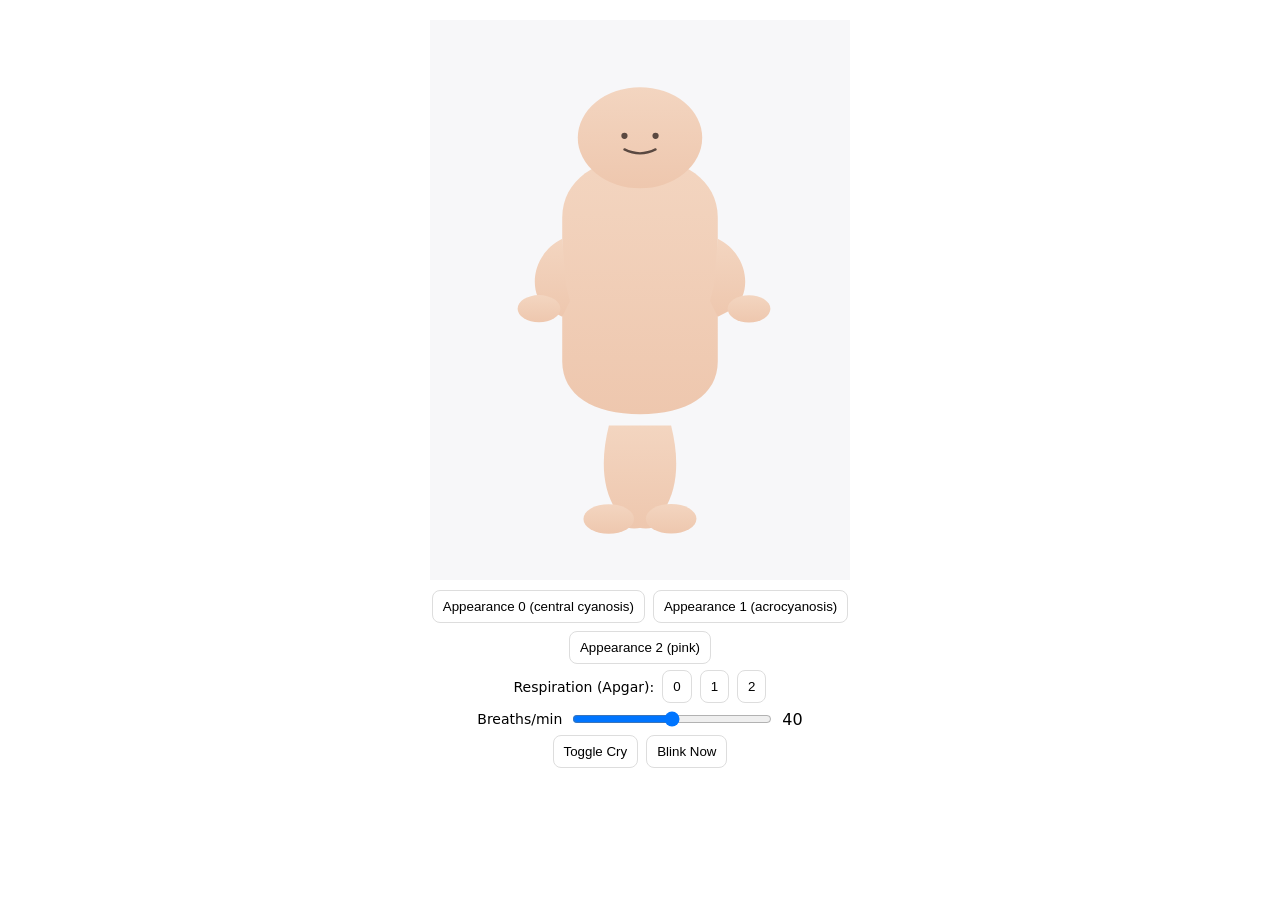
==== index.html @ 13102ea9 "Create index.html" ====
<!doctype html>
<html lang="en">
<head>
<meta charset="utf-8" />
<meta name="viewport" content="width=device-width,initial-scale=1" />
<title>Apgar Baby (SVG, Motion)</title>
<style>
  body { font-family: system-ui, -apple-system, Segoe UI, Roboto, sans-serif; padding: 12px; }
  .stage { max-width: 420px; margin: 0 auto; }
  .controls { display:flex; flex-wrap:wrap; gap:8px; justify-content:center; margin:10px 0 2px; }
  button { padding:8px 10px; border:1px solid #ddd; border-radius:8px; background:#fff; }
  .row { display:flex; gap:8px; align-items:center; justify-content:center; margin:6px 0; }
  .row label { font-size: 14px; }
  input[type="range"] { width: 200px; }
</style>
</head>
<body>
<div class="stage">
  <svg id="baby" viewBox="0 0 1080 1440" style="width:100%;height:auto;display:block">
    <defs>
      <linearGradient id="skin" x1="0" y1="0" x2="0" y2="1">
        <stop offset="0%"  stop-color="#f3d5c0"/>
        <stop offset="100%" stop-color="#eec7ae"/>
      </linearGradient>
      <linearGradient id="cyanosis" x1="0" y1="0" x2="0" y2="1">
        <stop offset="0%"  stop-color="#7ab1ff" stop-opacity="0.42"/>
        <stop offset="100%" stop-color="#6fa8ff" stop-opacity="0.30"/>
      </linearGradient>
    </defs>

    <!-- Background -->
    <rect x="0" y="0" width="1080" height="1440" fill="#f7f7f9"/>

    <!-- Full-body tint for central cyanosis -->
    <rect id="fullTint" x="0" y="0" width="1080" height="1440" fill="url(#cyanosis)" opacity="0" />

    <!-- Baby (grouped so we can nudge chest/abdomen) -->
    <g id="babyGroup" transform="translate(0,0)">

      <!-- Torso & abdomen path (slightly stretched during inhale) -->
      <path id="torso" fill="url(#skin)" d="
        M340,520
        C340,420 430,360 540,360
        C650,360 740,420 740,520
        L740,900
        C740,990 660,1040 540,1040
        C420,1040 340,990 340,900 Z" />

      <!-- Head/face (separate group for blink/cry) -->
      <g id="faceGroup">
        <ellipse id="face" cx="540" cy="300" rx="160" ry="130" fill="url(#skin)"/>
        <!-- Eyes -->
        <g id="eyes">
          <circle id="eyeL" cx="500" cy="295" r="8" fill="#5a4941"/>
          <circle id="eyeR" cx="580" cy="295" r="8" fill="#5a4941"/>
          <!-- Eyelids (shown during blink) -->
          <rect id="lidL" x="492" y="287" width="16" height="16" rx="8" fill="#eec7ae" opacity="0"/>
          <rect id="lidR" x="572" y="287" width="16" height="16" rx="8" fill="#eec7ae" opacity="0"/>
        </g>
        <!-- Mouth (neutral + open/cry) -->
        <path id="mouthNeutral" d="M500,330 Q540,350 580,330" stroke="#5a4941" stroke-width="6" fill="none" stroke-linecap="round"/>
        <path id="mouthOpen" d="M520,330 q20,28 40,0 q-20,22 -40,0 Z" fill="#5a4941" opacity="0"/>
      </g>

      <!-- Arms -->
      <path id="leftArm"  fill="url(#skin)" d="M340,560 C260,600 250,700 300,740 L340,760 L360,720 L350,680 Z"/>
      <path id="rightArm" fill="url(#skin)" d="M740,560 C820,600 830,700 780,740 L740,760 L720,720 L730,680 Z"/>

      <!-- Hands (separate for acrocyanosis) -->
      <ellipse id="handR" cx="820" cy="740" rx="55" ry="35" fill="url(#skin)"/>
      <ellipse id="handL" cx="280" cy="740" rx="55" ry="35" fill="url(#skin)"/>

      <!-- Legs -->
      <path id="leftLeg"  fill="url(#skin)" d="M460,1040 C440,1120 440,1200 480,1260 C520,1320 600,1320 600,1260 C600,1200 560,1090 540,1040 Z"/>
      <path id="rightLeg" fill="url(#skin)" d="M620,1040 C640,1120 640,1200 600,1260 C560,1320 480,1320 480,1260 C480,1200 520,1090 540,1040 Z"/>

      <!-- Feet (separate for acrocyanosis) -->
      <ellipse id="footR"  cx="620" cy="1280" rx="65" ry="38" fill="url(#skin)"/>
      <ellipse id="footL" cx="460" cy="1280" rx="65" ry="38" fill="url(#skin)"/>
    </g>
  </svg>

  <!-- Quick demo controls -->
  <div class="controls">
    <button onclick="setAppearance(0)">Appearance 0 (central cyanosis)</button>
    <button onclick="setAppearance(1)">Appearance 1 (acrocyanosis)</button>
    <button onclick="setAppearance(2)">Appearance 2 (pink)</button>
  </div>
  <div class="row">
    <label>Respiration (Apgar):</label>
    <button onclick="setRespiration(0)">0</button>
    <button onclick="setRespiration(1)">1</button>
    <button onclick="setRespiration(2)">2</button>
  </div>
  <div class="row">
    <label>Breaths/min</label>
    <input id="bpm" type="range" min="10" max="70" value="40" oninput="setBreathsPerMin(this.value)">
    <span id="bpmVal">40</span>
  </div>
  <div class="row">
    <button onclick="toggleCry()">Toggle Cry</button>
    <button onclick="blinkNow()">Blink Now</button>
  </div>
</div>

<script>
/* ========= Elements ========= */
const fullTint = document.getElementById('fullTint');
const handL = document.getElementById('handL');
const handR = document.getElementById('handR');
const footL = document.getElementById('footL');
const footR = document.getElementById('footR');
const babyGroup = document.getElementById('babyGroup');
const torso = document.getElementById('torso');
const mouthNeutral = document.getElementById('mouthNeutral');
const mouthOpen = document.getElementById('mouthOpen');
const lidL = document.getElementById('lidL');
const lidR = document.getElementById('lidR');
const bpmVal = document.getElementById('bpmVal');

/* ========= Appearance (Apgar: Appearance 0/1/2) ========= */
function setAppearance(score){
  // reset
  fullTint.setAttribute('opacity','0');
  [handL, handR, footL, footR].forEach(n => n.style.fill = 'url(#skin)');

  if(score === 0){
    // central cyanosis
    fullTint.setAttribute('opacity','1');
  } else if(score === 1){
    // acrocyanosis only (hands/feet)
    const cyan = 'url(#cyanosis)';
    [handL, handR, footL, footR].forEach(n => n.style.fill = cyan);
  } // score 2 = pink (default)
}

/* ========= Respiration-driven motion =========
   Breath depth maps to Apgar Respiration:
   0 → minimal depth, 1 → shallow, 2 → normal.
================================================ */
let respLevel = 2; // 0,1,2
function setRespiration(level){
  respLevel = Math.max(0, Math.min(2, Number(level)));
  // Optional: also auto-toggle cry for 2
  // mouthOpen.style.opacity = (respLevel === 2 && crying) ? 1 : 0;
}

/* ========= Breathing animation ========= */
let breathsPerMin = 40;
function setBreathsPerMin(v){
  breathsPerMin = Number(v);
  bpmVal.textContent = String(breathsPerMin);
}

let t0 = performance.now();
function animateBreath(now){
  const dt = (now - t0) / 1000;
  t0 = now;

  const freq = breathsPerMin / 60; // Hz
  breathPhase += dt * freq * 2*Math.PI;

  // Depth by respiration score (very subtle)
  const baseDepth = [0.5, 1.5, 3.0][respLevel]; // px of vertical scaling
  const scaleY = 1 + (Math.sin(breathPhase) * baseDepth / 100); // small scale
  // Apply a tiny translateY to the group & a scale to torso to simulate expansion
  const rise = Math.sin(breathPhase) * baseDepth; // px
  babyGroup.setAttribute('transform', `translate(0, ${-rise.toFixed(2)})`);
  torso.setAttribute('transform', `translate(0,0) scale(1, ${scaleY.toFixed(4)})`);

  requestAnimationFrame(animateBreath);
}
let breathPhase = 0;
requestAnimationFrame(animateBreath);

/* ========= Micro-jitter (hands/feet) ========= */
function jitter(el, max=0.5){
  const x = (Math.random()*2-1)*max;
  const y = (Math.random()*2-1)*max;
  const old = el.getAttribute('data-base') || '0,0';
  // Store base translation once
  if(!el.hasAttribute('data-base')){
    el.setAttribute('data-base','0,0');
    el.setAttribute('data-jx','0'); el.setAttribute('data-jy','0');
  }
  el.setAttribute('data-jx', x.toFixed(2));
  el.setAttribute('data-jy', y.toFixed(2));
  el.style.transform = `translate(${x}px, ${y}px)`;
}

setInterval(()=>{ jitter(handL); jitter(handR); jitter(footL); jitter(footR); }, 300);

/* ========= Blink (randomized) ========= */
let blinking = false;
function doBlink(duration=140){
  if (blinking) return;
  blinking = true;
  lidL.setAttribute('opacity','1');
  lidR.setAttribute('opacity','1');
  setTimeout(()=>{
    lidL.setAttribute('opacity','0');
    lidR.setAttribute('opacity','0');
    blinking = false;
  }, duration);
}
function scheduleBlink(){
  const next = 1200 + Math.random()*6000;
  setTimeout(()=>{ doBlink(); scheduleBlink(); }, next);
}
scheduleBlink();
function blinkNow(){ doBlink(); }

/* ========= Cry (toggle) ========= */
let crying = false;
function toggleCry(){
  crying = !crying;
  mouthNeutral.style.opacity = crying ? 0 : 1;
  mouthOpen.style.opacity    = crying ? 1 : 0;
}

/* ========= Defaults ========= */
setAppearance(2);     // start pink
setRespiration(2);    // normal
setBreathsPerMin(40); // ~40 bpm is typical newborn rate
</script>
</body>
</html>
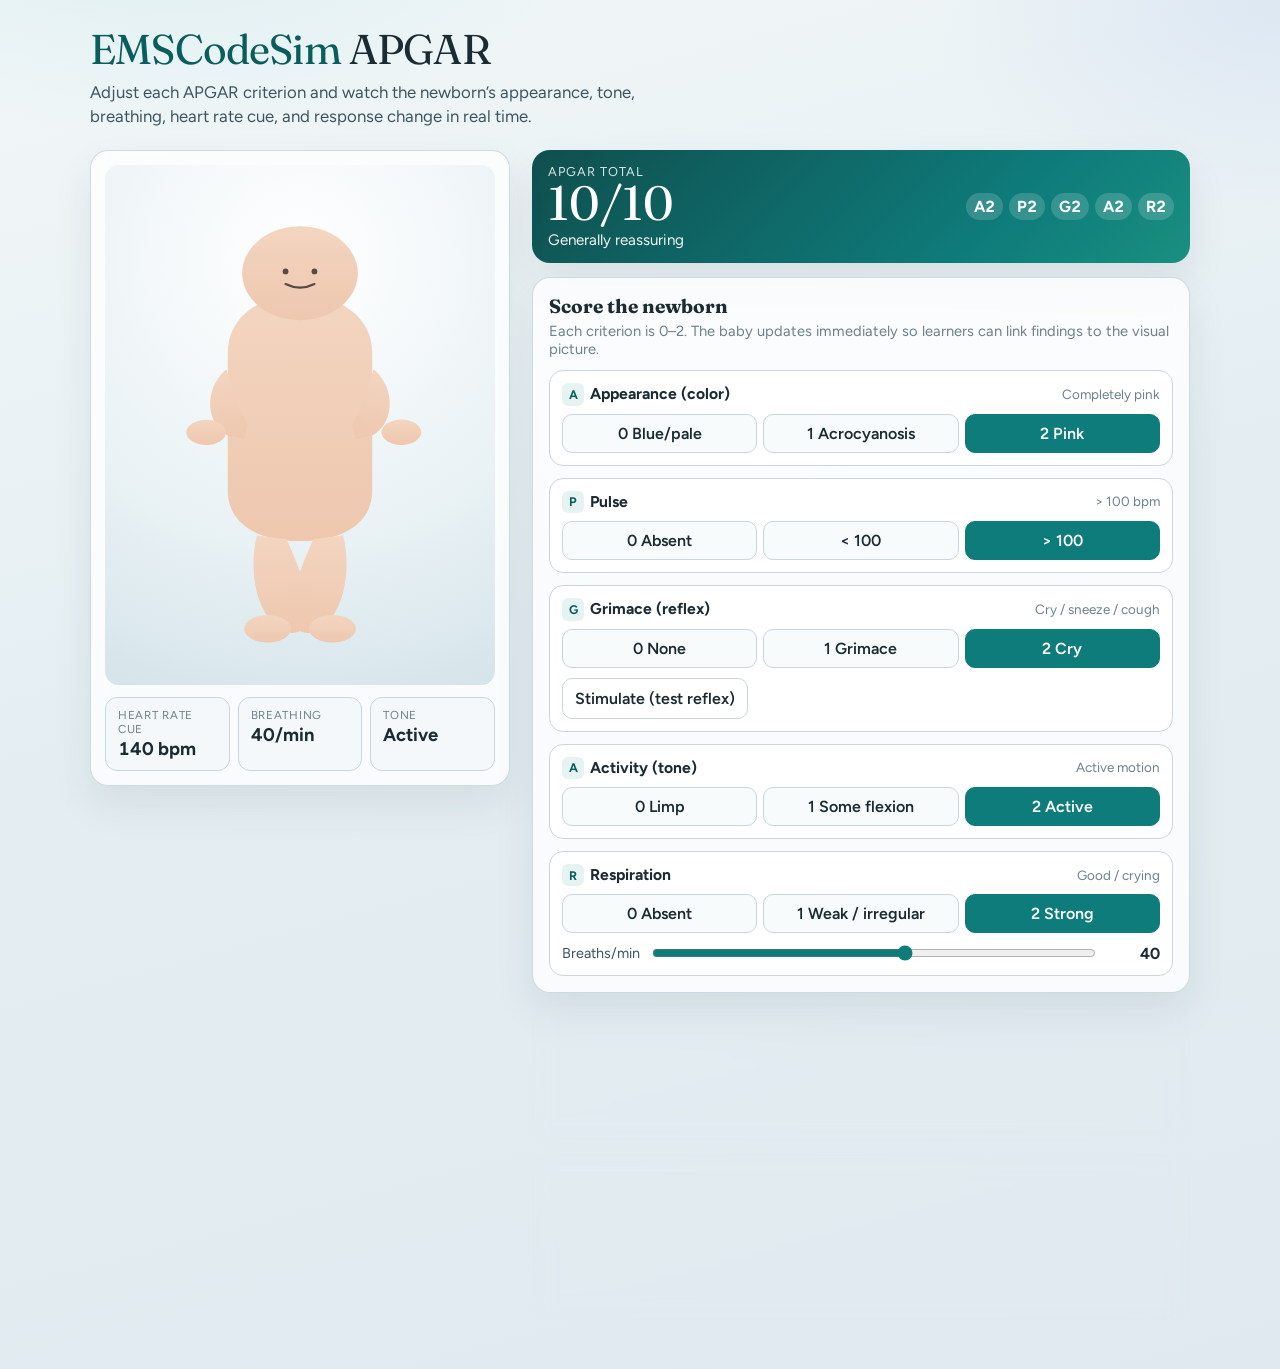
==== commit 73127ad9: "Improve APGAR baby sim with full five-criteria scoring Expand the demo into a teachable EMSCodeSim t" ====
--- a/index.html
+++ b/index.html
@@ -3,225 +3,924 @@
 <head>
 <meta charset="utf-8" />
 <meta name="viewport" content="width=device-width,initial-scale=1" />
-<title>Apgar Baby (SVG, Motion)</title>
+<meta name="description" content="Interactive APGAR newborn simulator for EMS and clinical training." />
+<title>EMSCodeSim — APGAR Baby</title>
+<link rel="preconnect" href="https://fonts.googleapis.com" />
+<link rel="preconnect" href="https://fonts.gstatic.com" crossorigin />
+<link href="https://fonts.googleapis.com/css2?family=Figtree:wght@400;500;600;700&family=Fraunces:opsz,wght@9..144,600;9..144,700&display=swap" rel="stylesheet" />
 <style>
-  body { font-family: system-ui, -apple-system, Segoe UI, Roboto, sans-serif; padding: 12px; }
-  .stage { max-width: 420px; margin: 0 auto; }
-  .controls { display:flex; flex-wrap:wrap; gap:8px; justify-content:center; margin:10px 0 2px; }
-  button { padding:8px 10px; border:1px solid #ddd; border-radius:8px; background:#fff; }
-  .row { display:flex; gap:8px; align-items:center; justify-content:center; margin:6px 0; }
-  .row label { font-size: 14px; }
-  input[type="range"] { width: 200px; }
+  :root {
+    --ink: #1a2b33;
+    --ink-soft: #3d5560;
+    --muted: #6b818c;
+    --line: #c9d6dc;
+    --panel: rgba(255, 255, 255, 0.78);
+    --panel-solid: #f4f8fa;
+    --accent: #0e7c7b;
+    --accent-deep: #095e5d;
+    --warn: #b45309;
+    --danger: #b42318;
+    --ok: #157a3a;
+    --skin-light: #f3d5c0;
+    --skin-mid: #eec7ae;
+    --stage-bg: #e8f1f4;
+    --shadow: 0 18px 40px rgba(26, 43, 51, 0.08);
+    --radius: 18px;
+    --font-ui: "Figtree", sans-serif;
+    --font-display: "Fraunces", Georgia, serif;
+  }
+
+  * { box-sizing: border-box; }
+
+  body {
+    margin: 0;
+    min-height: 100vh;
+    color: var(--ink);
+    font-family: var(--font-ui);
+    background:
+      radial-gradient(900px 500px at 12% -10%, #d7ecee 0%, transparent 55%),
+      radial-gradient(700px 420px at 100% 0%, #dce7f2 0%, transparent 50%),
+      linear-gradient(165deg, #f2f7f8 0%, #e4eef2 45%, #dfe9ef 100%);
+  }
+
+  .page {
+    width: min(1100px, calc(100% - 28px));
+    margin: 0 auto;
+    padding: 28px 0 48px;
+  }
+
+  header.app-header {
+    display: grid;
+    gap: 8px;
+    margin-bottom: 22px;
+  }
+
+  .brand {
+    font-family: var(--font-display);
+    font-size: clamp(1.9rem, 4vw, 2.6rem);
+    letter-spacing: -0.02em;
+    line-height: 1.05;
+    color: var(--accent-deep);
+  }
+
+  .brand span {
+    color: var(--ink);
+  }
+
+  .lede {
+    max-width: 52ch;
+    margin: 0;
+    color: var(--ink-soft);
+    font-size: 1.05rem;
+    line-height: 1.45;
+  }
+
+  .layout {
+    display: grid;
+    grid-template-columns: minmax(280px, 420px) minmax(0, 1fr);
+    gap: 22px;
+    align-items: start;
+  }
+
+  @media (max-width: 860px) {
+    .layout { grid-template-columns: 1fr; }
+  }
+
+  .stage-wrap {
+    background: var(--panel);
+    backdrop-filter: blur(10px);
+    border: 1px solid rgba(201, 214, 220, 0.9);
+    border-radius: var(--radius);
+    box-shadow: var(--shadow);
+    padding: 14px;
+    position: sticky;
+    top: 14px;
+  }
+
+  .stage {
+    position: relative;
+    border-radius: 14px;
+    overflow: hidden;
+    background:
+      radial-gradient(circle at 50% 18%, #ffffff 0%, var(--stage-bg) 62%, #d5e4ea 100%);
+  }
+
+  .stage svg {
+    width: 100%;
+    height: auto;
+    display: block;
+  }
+
+  .vitals {
+    display: flex;
+    flex-wrap: wrap;
+    gap: 8px;
+    margin-top: 12px;
+  }
+
+  .vital {
+    flex: 1 1 120px;
+    background: var(--panel-solid);
+    border: 1px solid var(--line);
+    border-radius: 12px;
+    padding: 10px 12px;
+  }
+
+  .vital .label {
+    display: block;
+    font-size: 0.72rem;
+    text-transform: uppercase;
+    letter-spacing: 0.06em;
+    color: var(--muted);
+    margin-bottom: 2px;
+  }
+
+  .vital .value {
+    font-weight: 700;
+    font-size: 1.15rem;
+    font-variant-numeric: tabular-nums;
+  }
+
+  .scoreboard {
+    display: flex;
+    align-items: center;
+    justify-content: space-between;
+    gap: 12px;
+    margin-bottom: 14px;
+    padding: 14px 16px;
+    border-radius: var(--radius);
+    background: linear-gradient(135deg, #0f4f4e, #0e7c7b 70%, #1a8f7f);
+    color: #fff;
+    box-shadow: var(--shadow);
+  }
+
+  .scoreboard .title {
+    font-size: 0.8rem;
+    letter-spacing: 0.08em;
+    text-transform: uppercase;
+    opacity: 0.85;
+  }
+
+  .scoreboard .total {
+    font-family: var(--font-display);
+    font-size: clamp(2.2rem, 5vw, 3rem);
+    line-height: 1;
+  }
+
+  .scoreboard .interp {
+    margin: 4px 0 0;
+    font-size: 0.95rem;
+    opacity: 0.95;
+  }
+
+  .scoreboard .chips {
+    display: flex;
+    flex-wrap: wrap;
+    gap: 6px;
+    justify-content: flex-end;
+  }
+
+  .chip {
+    min-width: 2.1rem;
+    text-align: center;
+    padding: 4px 8px;
+    border-radius: 999px;
+    background: rgba(255,255,255,0.16);
+    font-weight: 700;
+    font-variant-numeric: tabular-nums;
+  }
+
+  .panel {
+    background: var(--panel);
+    backdrop-filter: blur(10px);
+    border: 1px solid rgba(201, 214, 220, 0.9);
+    border-radius: var(--radius);
+    box-shadow: var(--shadow);
+    padding: 16px;
+  }
+
+  .panel + .panel { margin-top: 14px; }
+
+  .panel h2 {
+    margin: 0 0 4px;
+    font-family: var(--font-display);
+    font-size: 1.2rem;
+  }
+
+  .panel .hint {
+    margin: 0 0 12px;
+    color: var(--muted);
+    font-size: 0.92rem;
+  }
+
+  .criteria {
+    display: grid;
+    gap: 12px;
+  }
+
+  .criterion {
+    border: 1px solid var(--line);
+    border-radius: 14px;
+    background: #fff;
+    padding: 12px;
+  }
+
+  .criterion header {
+    display: flex;
+    justify-content: space-between;
+    align-items: baseline;
+    gap: 10px;
+    margin-bottom: 8px;
+  }
+
+  .criterion h3 {
+    margin: 0;
+    font-size: 0.98rem;
+  }
+
+  .criterion .letter {
+    display: inline-flex;
+    align-items: center;
+    justify-content: center;
+    width: 1.4rem;
+    height: 1.4rem;
+    margin-right: 6px;
+    border-radius: 6px;
+    background: #e5f3f3;
+    color: var(--accent-deep);
+    font-size: 0.78rem;
+    font-weight: 700;
+  }
+
+  .criterion .desc {
+    margin: 0;
+    color: var(--muted);
+    font-size: 0.84rem;
+  }
+
+  .seg {
+    display: grid;
+    grid-template-columns: repeat(3, 1fr);
+    gap: 6px;
+  }
+
+  .seg button {
+    appearance: none;
+    border: 1px solid var(--line);
+    background: #f7fbfc;
+    color: var(--ink);
+    border-radius: 10px;
+    padding: 9px 8px;
+    font: inherit;
+    font-weight: 600;
+    cursor: pointer;
+    transition: background 0.15s ease, border-color 0.15s ease, color 0.15s ease, transform 0.12s ease;
+  }
+
+  .seg button:hover {
+    border-color: #9eb8c2;
+    transform: translateY(-1px);
+  }
+
+  .seg button:focus-visible {
+    outline: 2px solid var(--accent);
+    outline-offset: 2px;
+  }
+
+  .seg button[aria-pressed="true"] {
+    background: var(--accent);
+    border-color: var(--accent);
+    color: #fff;
+  }
+
+  .tools {
+    display: flex;
+    flex-wrap: wrap;
+    gap: 8px;
+  }
+
+  .tools button,
+  .stimulus {
+    appearance: none;
+    border: 1px solid var(--line);
+    background: #fff;
+    color: var(--ink);
+    border-radius: 10px;
+    padding: 10px 12px;
+    font: inherit;
+    font-weight: 600;
+    cursor: pointer;
+  }
+
+  .tools button:hover,
+  .stimulus:hover { border-color: #9eb8c2; }
+
+  .tools button:focus-visible,
+  .stimulus:focus-visible {
+    outline: 2px solid var(--accent);
+    outline-offset: 2px;
+  }
+
+  .rate-row {
+    display: grid;
+    grid-template-columns: auto 1fr auto;
+    gap: 10px;
+    align-items: center;
+    margin-top: 10px;
+  }
+
+  .rate-row label { font-size: 0.9rem; color: var(--ink-soft); }
+  .rate-row output {
+    min-width: 3.5rem;
+    text-align: right;
+    font-weight: 700;
+    font-variant-numeric: tabular-nums;
+  }
+
+  input[type="range"] {
+    width: 100%;
+    accent-color: var(--accent);
+  }
+
+  .legend {
+    margin: 0;
+    padding-left: 1.1rem;
+    color: var(--ink-soft);
+    font-size: 0.9rem;
+    line-height: 1.45;
+  }
+
+  .sr-only {
+    position: absolute;
+    width: 1px;
+    height: 1px;
+    padding: 0;
+    margin: -1px;
+    overflow: hidden;
+    clip: rect(0,0,0,0);
+    white-space: nowrap;
+    border: 0;
+  }
+
+  /* SVG motion helpers */
+  #babyGroup, #torso, #leftArm, #rightArm, #leftLeg, #rightLeg,
+  #handL, #handR, #footL, #footR, #faceGroup {
+    transform-box: fill-box;
+    transform-origin: center;
+  }
+
+  #torso { transform-origin: center top; }
+  #leftArm { transform-origin: 100% 10%; }
+  #rightArm { transform-origin: 0% 10%; }
+  #leftLeg { transform-origin: 50% 0%; }
+  #rightLeg { transform-origin: 50% 0%; }
+
+  @media (prefers-reduced-motion: reduce) {
+    * { animation: none !important; transition: none !important; }
+  }
 </style>
 </head>
 <body>
-<div class="stage">
-  <svg id="baby" viewBox="0 0 1080 1440" style="width:100%;height:auto;display:block">
-    <defs>
-      <linearGradient id="skin" x1="0" y1="0" x2="0" y2="1">
-        <stop offset="0%"  stop-color="#f3d5c0"/>
-        <stop offset="100%" stop-color="#eec7ae"/>
-      </linearGradient>
-      <linearGradient id="cyanosis" x1="0" y1="0" x2="0" y2="1">
-        <stop offset="0%"  stop-color="#7ab1ff" stop-opacity="0.42"/>
-        <stop offset="100%" stop-color="#6fa8ff" stop-opacity="0.30"/>
-      </linearGradient>
-    </defs>
-
-    <!-- Background -->
-    <rect x="0" y="0" width="1080" height="1440" fill="#f7f7f9"/>
-
-    <!-- Full-body tint for central cyanosis -->
-    <rect id="fullTint" x="0" y="0" width="1080" height="1440" fill="url(#cyanosis)" opacity="0" />
-
-    <!-- Baby (grouped so we can nudge chest/abdomen) -->
-    <g id="babyGroup" transform="translate(0,0)">
-
-      <!-- Torso & abdomen path (slightly stretched during inhale) -->
-      <path id="torso" fill="url(#skin)" d="
-        M340,520
-        C340,420 430,360 540,360
-        C650,360 740,420 740,520
-        L740,900
-        C740,990 660,1040 540,1040
-        C420,1040 340,990 340,900 Z" />
-
-      <!-- Head/face (separate group for blink/cry) -->
-      <g id="faceGroup">
-        <ellipse id="face" cx="540" cy="300" rx="160" ry="130" fill="url(#skin)"/>
-        <!-- Eyes -->
-        <g id="eyes">
-          <circle id="eyeL" cx="500" cy="295" r="8" fill="#5a4941"/>
-          <circle id="eyeR" cx="580" cy="295" r="8" fill="#5a4941"/>
-          <!-- Eyelids (shown during blink) -->
-          <rect id="lidL" x="492" y="287" width="16" height="16" rx="8" fill="#eec7ae" opacity="0"/>
-          <rect id="lidR" x="572" y="287" width="16" height="16" rx="8" fill="#eec7ae" opacity="0"/>
-        </g>
-        <!-- Mouth (neutral + open/cry) -->
-        <path id="mouthNeutral" d="M500,330 Q540,350 580,330" stroke="#5a4941" stroke-width="6" fill="none" stroke-linecap="round"/>
-        <path id="mouthOpen" d="M520,330 q20,28 40,0 q-20,22 -40,0 Z" fill="#5a4941" opacity="0"/>
-      </g>
-
-      <!-- Arms -->
-      <path id="leftArm"  fill="url(#skin)" d="M340,560 C260,600 250,700 300,740 L340,760 L360,720 L350,680 Z"/>
-      <path id="rightArm" fill="url(#skin)" d="M740,560 C820,600 830,700 780,740 L740,760 L720,720 L730,680 Z"/>
-
-      <!-- Hands (separate for acrocyanosis) -->
-      <ellipse id="handR" cx="820" cy="740" rx="55" ry="35" fill="url(#skin)"/>
-      <ellipse id="handL" cx="280" cy="740" rx="55" ry="35" fill="url(#skin)"/>
-
-      <!-- Legs -->
-      <path id="leftLeg"  fill="url(#skin)" d="M460,1040 C440,1120 440,1200 480,1260 C520,1320 600,1320 600,1260 C600,1200 560,1090 540,1040 Z"/>
-      <path id="rightLeg" fill="url(#skin)" d="M620,1040 C640,1120 640,1200 600,1260 C560,1320 480,1320 480,1260 C480,1200 520,1090 540,1040 Z"/>
-
-      <!-- Feet (separate for acrocyanosis) -->
-      <ellipse id="footR"  cx="620" cy="1280" rx="65" ry="38" fill="url(#skin)"/>
-      <ellipse id="footL" cx="460" cy="1280" rx="65" ry="38" fill="url(#skin)"/>
-    </g>
-  </svg>
-
-  <!-- Quick demo controls -->
-  <div class="controls">
-    <button onclick="setAppearance(0)">Appearance 0 (central cyanosis)</button>
-    <button onclick="setAppearance(1)">Appearance 1 (acrocyanosis)</button>
-    <button onclick="setAppearance(2)">Appearance 2 (pink)</button>
+  <div class="page">
+    <header class="app-header">
+      <div class="brand">EMSCodeSim <span>APGAR</span></div>
+      <p class="lede">Adjust each APGAR criterion and watch the newborn’s appearance, tone, breathing, heart rate cue, and response change in real time.</p>
+    </header>
+
+    <div class="layout">
+      <section class="stage-wrap" aria-label="Newborn visualization">
+        <div class="stage">
+          <svg id="baby" viewBox="0 0 1080 1440" role="img" aria-labelledby="babyTitle babyDesc">
+            <title id="babyTitle">Animated newborn for APGAR scoring practice</title>
+            <desc id="babyDesc">Baby appearance, limb tone, breathing depth, and facial response update with the selected APGAR scores.</desc>
+            <defs>
+              <linearGradient id="skin" x1="0" y1="0" x2="0" y2="1">
+                <stop offset="0%" stop-color="#f3d5c0"/>
+                <stop offset="100%" stop-color="#eec7ae"/>
+              </linearGradient>
+              <linearGradient id="cyanosis" x1="0" y1="0" x2="0" y2="1">
+                <stop offset="0%" stop-color="#7ab1ff" stop-opacity="0.42"/>
+                <stop offset="100%" stop-color="#6fa8ff" stop-opacity="0.30"/>
+              </linearGradient>
+              <radialGradient id="pulseGlow" cx="50%" cy="45%" r="45%">
+                <stop offset="0%" stop-color="#ef6b6b" stop-opacity="0.55"/>
+                <stop offset="100%" stop-color="#ef6b6b" stop-opacity="0"/>
+              </radialGradient>
+            </defs>
+
+            <rect x="0" y="0" width="1080" height="1440" fill="transparent"/>
+            <rect id="fullTint" x="0" y="0" width="1080" height="1440" fill="url(#cyanosis)" opacity="0"/>
+
+            <g id="babyGroup">
+              <ellipse id="pulseHalo" cx="540" cy="620" rx="120" ry="90" fill="url(#pulseGlow)" opacity="0"/>
+
+              <path id="torso" fill="url(#skin)" d="
+                M340,520
+                C340,420 430,360 540,360
+                C650,360 740,420 740,520
+                L740,900
+                C740,990 660,1040 540,1040
+                C420,1040 340,990 340,900 Z"/>
+
+              <g id="faceGroup">
+                <ellipse id="face" cx="540" cy="300" rx="160" ry="130" fill="url(#skin)"/>
+                <g id="eyes">
+                  <circle id="eyeL" cx="500" cy="295" r="8" fill="#5a4941"/>
+                  <circle id="eyeR" cx="580" cy="295" r="8" fill="#5a4941"/>
+                  <rect id="lidL" x="492" y="287" width="16" height="16" rx="8" fill="#eec7ae" opacity="0"/>
+                  <rect id="lidR" x="572" y="287" width="16" height="16" rx="8" fill="#eec7ae" opacity="0"/>
+                </g>
+                <path id="mouthNeutral" d="M500,330 Q540,350 580,330" stroke="#5a4941" stroke-width="6" fill="none" stroke-linecap="round"/>
+                <path id="mouthOpen" d="M520,330 q20,28 40,0 q-20,22 -40,0 Z" fill="#5a4941" opacity="0"/>
+                <path id="mouthGrimace" d="M505,335 Q540,318 575,335" stroke="#5a4941" stroke-width="6" fill="none" stroke-linecap="round" opacity="0"/>
+              </g>
+
+              <path id="leftArm" fill="url(#skin)" d="M340,560 C260,600 250,700 300,740 L340,760 L360,720 L350,680 Z"/>
+              <path id="rightArm" fill="url(#skin)" d="M740,560 C820,600 830,700 780,740 L740,760 L720,720 L730,680 Z"/>
+              <ellipse id="handL" cx="280" cy="740" rx="55" ry="35" fill="url(#skin)"/>
+              <ellipse id="handR" cx="820" cy="740" rx="55" ry="35" fill="url(#skin)"/>
+
+              <path id="leftLeg" fill="url(#skin)" d="M420,1020 C390,1100 390,1200 430,1260 C470,1320 530,1310 540,1250 C545,1200 520,1100 500,1040 Z"/>
+              <path id="rightLeg" fill="url(#skin)" d="M660,1020 C690,1100 690,1200 650,1260 C610,1320 550,1310 540,1250 C535,1200 560,1100 580,1040 Z"/>
+              <ellipse id="footL" cx="450" cy="1285" rx="65" ry="38" fill="url(#skin)"/>
+              <ellipse id="footR" cx="630" cy="1285" rx="65" ry="38" fill="url(#skin)"/>
+            </g>
+          </svg>
+        </div>
+
+        <div class="vitals" aria-live="polite">
+          <div class="vital">
+            <span class="label">Heart rate cue</span>
+            <span class="value" id="hrReadout">140 bpm</span>
+          </div>
+          <div class="vital">
+            <span class="label">Breathing</span>
+            <span class="value" id="breathReadout">40 / min</span>
+          </div>
+          <div class="vital">
+            <span class="label">Tone</span>
+            <span class="value" id="toneReadout">Active</span>
+          </div>
+        </div>
+      </section>
+
+      <section aria-label="APGAR controls">
+        <div class="scoreboard" aria-live="polite">
+          <div>
+            <div class="title">APGAR total</div>
+            <div class="total"><span id="totalScore">10</span><span aria-hidden="true">/10</span></div>
+            <p class="interp" id="interpretation">Generally reassuring</p>
+          </div>
+          <div class="chips" id="scoreChips" aria-hidden="true"></div>
+        </div>
+
+        <div class="panel">
+          <h2>Score the newborn</h2>
+          <p class="hint">Each criterion is 0–2. The baby updates immediately so learners can link findings to the visual picture.</p>
+
+          <div class="criteria" id="criteria">
+            <div class="criterion" data-key="appearance">
+              <header>
+                <h3><span class="letter">A</span>Appearance (color)</h3>
+                <p class="desc" id="appearanceDesc">Completely pink</p>
+              </header>
+              <div class="seg" role="group" aria-label="Appearance score">
+                <button type="button" data-score="0">0 Blue/pale</button>
+                <button type="button" data-score="1">1 Acrocyanosis</button>
+                <button type="button" data-score="2" aria-pressed="true">2 Pink</button>
+              </div>
+            </div>
+
+            <div class="criterion" data-key="pulse">
+              <header>
+                <h3><span class="letter">P</span>Pulse</h3>
+                <p class="desc" id="pulseDesc">&gt; 100 bpm</p>
+              </header>
+              <div class="seg" role="group" aria-label="Pulse score">
+                <button type="button" data-score="0">0 Absent</button>
+                <button type="button" data-score="1">&lt; 100</button>
+                <button type="button" data-score="2" aria-pressed="true">&gt; 100</button>
+              </div>
+            </div>
+
+            <div class="criterion" data-key="grimace">
+              <header>
+                <h3><span class="letter">G</span>Grimace (reflex)</h3>
+                <p class="desc" id="grimaceDesc">Cry / sneeze / cough</p>
+              </header>
+              <div class="seg" role="group" aria-label="Grimace score">
+                <button type="button" data-score="0">0 None</button>
+                <button type="button" data-score="1">1 Grimace</button>
+                <button type="button" data-score="2" aria-pressed="true">2 Cry</button>
+              </div>
+              <div class="tools" style="margin-top:10px">
+                <button type="button" class="stimulus" id="stimulateBtn">Stimulate (test reflex)</button>
+              </div>
+            </div>
+
+            <div class="criterion" data-key="activity">
+              <header>
+                <h3><span class="letter">A</span>Activity (tone)</h3>
+                <p class="desc" id="activityDesc">Active motion</p>
+              </header>
+              <div class="seg" role="group" aria-label="Activity score">
+                <button type="button" data-score="0">0 Limp</button>
+                <button type="button" data-score="1">1 Some flexion</button>
+                <button type="button" data-score="2" aria-pressed="true">2 Active</button>
+              </div>
+            </div>
+
+            <div class="criterion" data-key="respiration">
+              <header>
+                <h3><span class="letter">R</span>Respiration</h3>
+                <p class="desc" id="respirationDesc">Good / crying</p>
+              </header>
+              <div class="seg" role="group" aria-label="Respiration score">
+                <button type="button" data-score="0">0 Absent</button>
+                <button type="button" data-score="1">1 Weak / irregular</button>
+                <button type="button" data-score="2" aria-pressed="true">2 Strong</button>
+              </div>
+              <div class="rate-row">
+                <label for="bpm">Breaths/min</label>
+                <input id="bpm" type="range" min="0" max="70" value="40" />
+                <output id="bpmVal" for="bpm">40</output>
+              </div>
+            </div>
+          </div>
+        </div>
+
+        <div class="panel">
+          <h2>Quick actions</h2>
+          <p class="hint">Useful during demos or skills stations.</p>
+          <div class="tools">
+            <button type="button" id="blinkBtn">Blink</button>
+            <button type="button" id="cryBtn">Toggle cry</button>
+            <button type="button" id="scenarioPoor">Scenario: distressed</button>
+            <button type="button" id="scenarioGood">Scenario: vigorous</button>
+          </div>
+        </div>
+
+        <div class="panel">
+          <h2>Teaching notes</h2>
+          <ul class="legend">
+            <li>APGAR is assessed at 1 and 5 minutes (and later if needed); this sim is for recognition practice, not timing.</li>
+            <li>Appearance 1 shows blue hands/feet only; Appearance 0 adds central cyanosis.</li>
+            <li>Pulse drives the chest glow rate. Grimace response is clearest after Stimulate.</li>
+            <li>Activity changes limb posture; Respiration changes chest rise and optional cry.</li>
+          </ul>
+        </div>
+      </section>
+    </div>
   </div>
-  <div class="row">
-    <label>Respiration (Apgar):</label>
-    <button onclick="setRespiration(0)">0</button>
-    <button onclick="setRespiration(1)">1</button>
-    <button onclick="setRespiration(2)">2</button>
-  </div>
-  <div class="row">
-    <label>Breaths/min</label>
-    <input id="bpm" type="range" min="10" max="70" value="40" oninput="setBreathsPerMin(this.value)">
-    <span id="bpmVal">40</span>
-  </div>
-  <div class="row">
-    <button onclick="toggleCry()">Toggle Cry</button>
-    <button onclick="blinkNow()">Blink Now</button>
-  </div>
-</div>
 
 <script>
-/* ========= Elements ========= */
-const fullTint = document.getElementById('fullTint');
-const handL = document.getElementById('handL');
-const handR = document.getElementById('handR');
-const footL = document.getElementById('footL');
-const footR = document.getElementById('footR');
-const babyGroup = document.getElementById('babyGroup');
-const torso = document.getElementById('torso');
-const mouthNeutral = document.getElementById('mouthNeutral');
-const mouthOpen = document.getElementById('mouthOpen');
-const lidL = document.getElementById('lidL');
-const lidR = document.getElementById('lidR');
-const bpmVal = document.getElementById('bpmVal');
-
-/* ========= Appearance (Apgar: Appearance 0/1/2) ========= */
-function setAppearance(score){
-  // reset
-  fullTint.setAttribute('opacity','0');
-  [handL, handR, footL, footR].forEach(n => n.style.fill = 'url(#skin)');
-
-  if(score === 0){
-    // central cyanosis
-    fullTint.setAttribute('opacity','1');
-  } else if(score === 1){
-    // acrocyanosis only (hands/feet)
-    const cyan = 'url(#cyanosis)';
-    [handL, handR, footL, footR].forEach(n => n.style.fill = cyan);
-  } // score 2 = pink (default)
-}
-
-/* ========= Respiration-driven motion =========
-   Breath depth maps to Apgar Respiration:
-   0 → minimal depth, 1 → shallow, 2 → normal.
-================================================ */
-let respLevel = 2; // 0,1,2
-function setRespiration(level){
-  respLevel = Math.max(0, Math.min(2, Number(level)));
-  // Optional: also auto-toggle cry for 2
-  // mouthOpen.style.opacity = (respLevel === 2 && crying) ? 1 : 0;
-}
-
-/* ========= Breathing animation ========= */
-let breathsPerMin = 40;
-function setBreathsPerMin(v){
-  breathsPerMin = Number(v);
-  bpmVal.textContent = String(breathsPerMin);
-}
-
-let t0 = performance.now();
-function animateBreath(now){
-  const dt = (now - t0) / 1000;
-  t0 = now;
-
-  const freq = breathsPerMin / 60; // Hz
-  breathPhase += dt * freq * 2*Math.PI;
-
-  // Depth by respiration score (very subtle)
-  const baseDepth = [0.5, 1.5, 3.0][respLevel]; // px of vertical scaling
-  const scaleY = 1 + (Math.sin(breathPhase) * baseDepth / 100); // small scale
-  // Apply a tiny translateY to the group & a scale to torso to simulate expansion
-  const rise = Math.sin(breathPhase) * baseDepth; // px
-  babyGroup.setAttribute('transform', `translate(0, ${-rise.toFixed(2)})`);
-  torso.setAttribute('transform', `translate(0,0) scale(1, ${scaleY.toFixed(4)})`);
-
-  requestAnimationFrame(animateBreath);
-}
-let breathPhase = 0;
-requestAnimationFrame(animateBreath);
-
-/* ========= Micro-jitter (hands/feet) ========= */
-function jitter(el, max=0.5){
-  const x = (Math.random()*2-1)*max;
-  const y = (Math.random()*2-1)*max;
-  const old = el.getAttribute('data-base') || '0,0';
-  // Store base translation once
-  if(!el.hasAttribute('data-base')){
-    el.setAttribute('data-base','0,0');
-    el.setAttribute('data-jx','0'); el.setAttribute('data-jy','0');
-  }
-  el.setAttribute('data-jx', x.toFixed(2));
-  el.setAttribute('data-jy', y.toFixed(2));
-  el.style.transform = `translate(${x}px, ${y}px)`;
-}
-
-setInterval(()=>{ jitter(handL); jitter(handR); jitter(footL); jitter(footR); }, 300);
-
-/* ========= Blink (randomized) ========= */
-let blinking = false;
-function doBlink(duration=140){
-  if (blinking) return;
-  blinking = true;
-  lidL.setAttribute('opacity','1');
-  lidR.setAttribute('opacity','1');
-  setTimeout(()=>{
-    lidL.setAttribute('opacity','0');
-    lidR.setAttribute('opacity','0');
-    blinking = false;
-  }, duration);
-}
-function scheduleBlink(){
-  const next = 1200 + Math.random()*6000;
-  setTimeout(()=>{ doBlink(); scheduleBlink(); }, next);
-}
-scheduleBlink();
-function blinkNow(){ doBlink(); }
-
-/* ========= Cry (toggle) ========= */
-let crying = false;
-function toggleCry(){
-  crying = !crying;
-  mouthNeutral.style.opacity = crying ? 0 : 1;
-  mouthOpen.style.opacity    = crying ? 1 : 0;
-}
-
-/* ========= Defaults ========= */
-setAppearance(2);     // start pink
-setRespiration(2);    // normal
-setBreathsPerMin(40); // ~40 bpm is typical newborn rate
+(() => {
+  const DESCS = {
+    appearance: ["Blue / pale (central cyanosis)", "Body pink, extremities blue", "Completely pink"],
+    pulse: ["Absent", "< 100 bpm", "> 100 bpm"],
+    grimace: ["No response", "Grimace only", "Cry / sneeze / cough"],
+    activity: ["Limp", "Some flexion", "Active motion"],
+    respiration: ["Absent", "Weak / irregular", "Good / crying"]
+  };
+
+  const TONE_LABELS = ["Limp", "Some flexion", "Active"];
+
+  const els = {
+    fullTint: document.getElementById("fullTint"),
+    handL: document.getElementById("handL"),
+    handR: document.getElementById("handR"),
+    footL: document.getElementById("footL"),
+    footR: document.getElementById("footR"),
+    babyGroup: document.getElementById("babyGroup"),
+    torso: document.getElementById("torso"),
+    faceGroup: document.getElementById("faceGroup"),
+    leftArm: document.getElementById("leftArm"),
+    rightArm: document.getElementById("rightArm"),
+    leftLeg: document.getElementById("leftLeg"),
+    rightLeg: document.getElementById("rightLeg"),
+    mouthNeutral: document.getElementById("mouthNeutral"),
+    mouthOpen: document.getElementById("mouthOpen"),
+    mouthGrimace: document.getElementById("mouthGrimace"),
+    lidL: document.getElementById("lidL"),
+    lidR: document.getElementById("lidR"),
+    pulseHalo: document.getElementById("pulseHalo"),
+    bpm: document.getElementById("bpm"),
+    bpmVal: document.getElementById("bpmVal"),
+    totalScore: document.getElementById("totalScore"),
+    interpretation: document.getElementById("interpretation"),
+    scoreChips: document.getElementById("scoreChips"),
+    hrReadout: document.getElementById("hrReadout"),
+    breathReadout: document.getElementById("breathReadout"),
+    toneReadout: document.getElementById("toneReadout"),
+    stimulateBtn: document.getElementById("stimulateBtn"),
+    blinkBtn: document.getElementById("blinkBtn"),
+    cryBtn: document.getElementById("cryBtn"),
+    scenarioPoor: document.getElementById("scenarioPoor"),
+    scenarioGood: document.getElementById("scenarioGood")
+  };
+
+  const state = {
+    appearance: 2,
+    pulse: 2,
+    grimace: 2,
+    activity: 2,
+    respiration: 2,
+    breathsPerMin: 40,
+    crying: false,
+    grimacing: false,
+    blinking: false,
+    breathPhase: 0,
+    pulsePhase: 0,
+    reduceMotion: window.matchMedia("(prefers-reduced-motion: reduce)").matches
+  };
+
+  const extremities = [els.handL, els.handR, els.footL, els.footR];
+
+  function setAppearance(score) {
+    state.appearance = score;
+    els.fullTint.setAttribute("opacity", score === 0 ? "1" : "0");
+    const fill = score === 1 ? "url(#cyanosis)" : "url(#skin)";
+    extremities.forEach((n) => n.setAttribute("fill", fill));
+  }
+
+  function setPulse(score) {
+    state.pulse = score;
+    const hr = score === 0 ? 0 : score === 1 ? 80 : 140;
+    els.hrReadout.textContent = score === 0 ? "Absent" : `${hr} bpm`;
+  }
+
+  function setMouth() {
+    const showCry = state.crying;
+    const showGrimace = state.grimacing && !showCry;
+    els.mouthNeutral.setAttribute("opacity", showCry || showGrimace ? "0" : "1");
+    els.mouthOpen.setAttribute("opacity", showCry ? "1" : "0");
+    els.mouthGrimace.setAttribute("opacity", showGrimace ? "1" : "0");
+  }
+
+  function setGrimace(score) {
+    state.grimace = score;
+    if (score === 0) {
+      state.crying = false;
+      state.grimacing = false;
+    }
+    setMouth();
+  }
+
+  function setActivity(score) {
+    state.activity = score;
+    els.toneReadout.textContent = TONE_LABELS[score];
+  }
+
+  function setRespiration(score) {
+    state.respiration = score;
+    if (score === 0) {
+      state.breathsPerMin = 0;
+      els.bpm.value = "0";
+      els.bpmVal.textContent = "0";
+      state.crying = false;
+    } else if (state.breathsPerMin === 0) {
+      state.breathsPerMin = score === 1 ? 24 : 40;
+      els.bpm.value = String(state.breathsPerMin);
+      els.bpmVal.textContent = String(state.breathsPerMin);
+    }
+    updateBreathReadout();
+    setMouth();
+  }
+
+  function updateBreathReadout() {
+    if (state.respiration === 0 || state.breathsPerMin === 0) {
+      els.breathReadout.textContent = "Absent";
+    } else if (state.respiration === 1) {
+      els.breathReadout.textContent = `Weak · ${state.breathsPerMin}/min`;
+    } else {
+      els.breathReadout.textContent = `${state.breathsPerMin}/min`;
+    }
+  }
+
+  function interpretationFor(total) {
+    if (total <= 3) return { text: "Severely depressed — needs immediate support", color: "var(--danger)" };
+    if (total <= 6) return { text: "Moderately depressed — needs intervention", color: "var(--warn)" };
+    return { text: "Generally reassuring", color: "var(--ok)" };
+  }
+
+  function updateScoreboard() {
+    const keys = ["appearance", "pulse", "grimace", "activity", "respiration"];
+    const total = keys.reduce((sum, k) => sum + state[k], 0);
+    els.totalScore.textContent = String(total);
+    const interp = interpretationFor(total);
+    els.interpretation.textContent = interp.text;
+
+    els.scoreChips.innerHTML = keys.map((k) => {
+      const letter = k[0].toUpperCase();
+      return `<span class="chip" title="${k}">${letter}${state[k]}</span>`;
+    }).join("");
+
+    keys.forEach((key) => {
+      const desc = document.getElementById(`${key}Desc`);
+      if (desc) desc.textContent = DESCS[key][state[key]];
+      const root = document.querySelector(`.criterion[data-key="${key}"]`);
+      if (!root) return;
+      root.querySelectorAll("button[data-score]").forEach((btn) => {
+        btn.setAttribute("aria-pressed", String(Number(btn.dataset.score) === state[key]));
+      });
+    });
+  }
+
+  function applyScore(key, score) {
+    const n = Math.max(0, Math.min(2, Number(score)));
+    if (key === "appearance") setAppearance(n);
+    else if (key === "pulse") setPulse(n);
+    else if (key === "grimace") setGrimace(n);
+    else if (key === "activity") setActivity(n);
+    else if (key === "respiration") setRespiration(n);
+    updateScoreboard();
+  }
+
+  function setScenario(scores) {
+    Object.entries(scores).forEach(([k, v]) => applyScore(k, v));
+  }
+
+  /* ---- Mouth / cry / stimulus ---- */
+  function toggleCry() {
+    if (state.respiration === 0 && state.grimace < 2) return;
+    state.crying = !state.crying;
+    if (state.crying) state.grimacing = false;
+    setMouth();
+  }
+
+  function stimulate() {
+    state.grimacing = false;
+    state.crying = false;
+    setMouth();
+
+    if (state.grimace === 0) {
+      // no facial change
+      els.faceGroup.animate(
+        [{ transform: "translate(0,0)" }, { transform: "translate(0,2px)" }, { transform: "translate(0,0)" }],
+        { duration: 280, easing: "ease-out" }
+      );
+      return;
+    }
+
+    if (state.grimace === 1) {
+      state.grimacing = true;
+      setMouth();
+      setTimeout(() => {
+        state.grimacing = false;
+        setMouth();
+      }, 900);
+      return;
+    }
+
+    state.crying = true;
+    setMouth();
+    setTimeout(() => {
+      // leave cry on briefly so learners see strong response
+      state.crying = state.respiration === 2 ? true : false;
+      if (state.respiration < 2) setMouth();
+    }, 1200);
+  }
+
+  /* ---- Blink ---- */
+  function doBlink(duration = 140) {
+    if (state.blinking) return;
+    state.blinking = true;
+    els.lidL.setAttribute("opacity", "1");
+    els.lidR.setAttribute("opacity", "1");
+    setTimeout(() => {
+      els.lidL.setAttribute("opacity", "0");
+      els.lidR.setAttribute("opacity", "0");
+      state.blinking = false;
+    }, duration);
+  }
+
+  function scheduleBlink() {
+    if (state.reduceMotion) return;
+    const next = 1400 + Math.random() * 5200;
+    setTimeout(() => {
+      doBlink();
+      scheduleBlink();
+    }, next);
+  }
+
+  /* ---- Animation loop ---- */
+  let last = performance.now();
+
+  function activityPose(score, t) {
+    // limp = arms out / legs floppy; flexed = tucked; active = subtle motion
+    if (score === 0) {
+      return {
+        leftArm: "rotate(18deg)",
+        rightArm: "rotate(-18deg)",
+        leftLeg: "rotate(8deg)",
+        rightLeg: "rotate(-8deg)",
+        jitter: 0.15
+      };
+    }
+    if (score === 1) {
+      return {
+        leftArm: "rotate(-8deg)",
+        rightArm: "rotate(8deg)",
+        leftLeg: "rotate(-4deg)",
+        rightLeg: "rotate(4deg)",
+        jitter: 0.35
+      };
+    }
+    const wiggle = Math.sin(t * 2.2) * 3;
+    return {
+      leftArm: `rotate(${-12 + wiggle}deg)`,
+      rightArm: `rotate(${12 - wiggle}deg)`,
+      leftLeg: `rotate(${-6 + wiggle * 0.4}deg)`,
+      rightLeg: `rotate(${6 - wiggle * 0.4}deg)`,
+      jitter: 0.7
+    };
+  }
+
+  function animate(now) {
+    const dt = Math.min(0.05, (now - last) / 1000);
+    last = now;
+
+    if (!state.reduceMotion) {
+      const bpm = state.respiration === 0 ? 0 : state.breathsPerMin;
+      const freq = bpm / 60;
+      state.breathPhase += dt * freq * Math.PI * 2;
+
+      const depth = [0, 1.2, 3.2][state.respiration];
+      const wave = bpm === 0 ? 0 : Math.sin(state.breathPhase);
+      const scaleY = 1 + (wave * depth) / 100;
+      const rise = wave * depth;
+
+      els.babyGroup.setAttribute("transform", `translate(0 ${(-rise).toFixed(2)})`);
+      els.torso.style.transform = `scale(1, ${scaleY.toFixed(4)})`;
+
+      // Pulse halo
+      const hr = state.pulse === 0 ? 0 : state.pulse === 1 ? 80 : 140;
+      if (hr === 0) {
+        els.pulseHalo.setAttribute("opacity", "0");
+      } else {
+        state.pulsePhase += dt * (hr / 60) * Math.PI * 2;
+        const beat = 0.15 + 0.55 * Math.max(0, Math.sin(state.pulsePhase));
+        els.pulseHalo.setAttribute("opacity", beat.toFixed(3));
+      }
+
+      const pose = activityPose(state.activity, now / 1000);
+      els.leftArm.style.transform = pose.leftArm;
+      els.rightArm.style.transform = pose.rightArm;
+      els.leftLeg.style.transform = pose.leftLeg;
+      els.rightLeg.style.transform = pose.rightLeg;
+
+      // Micro-jitter on extremities (stronger with activity)
+      const j = pose.jitter;
+      extremities.forEach((el, i) => {
+        const x = Math.sin(now / 280 + i) * j;
+        const y = Math.cos(now / 310 + i * 1.3) * j;
+        el.style.transform = `translate(${x.toFixed(2)}px, ${y.toFixed(2)}px)`;
+      });
+    }
+
+    requestAnimationFrame(animate);
+  }
+
+  /* ---- Events ---- */
+  document.getElementById("criteria").addEventListener("click", (e) => {
+    const btn = e.target.closest("button[data-score]");
+    if (!btn) return;
+    const criterion = btn.closest(".criterion");
+    if (!criterion) return;
+    applyScore(criterion.dataset.key, btn.dataset.score);
+  });
+
+  els.bpm.addEventListener("input", () => {
+    state.breathsPerMin = Number(els.bpm.value);
+    els.bpmVal.textContent = String(state.breathsPerMin);
+    if (state.breathsPerMin === 0 && state.respiration !== 0) applyScore("respiration", 0);
+    else if (state.breathsPerMin > 0 && state.respiration === 0) applyScore("respiration", 1);
+    else updateBreathReadout();
+  });
+
+  els.stimulateBtn.addEventListener("click", stimulate);
+  els.blinkBtn.addEventListener("click", () => doBlink());
+  els.cryBtn.addEventListener("click", toggleCry);
+  els.scenarioPoor.addEventListener("click", () => {
+    state.crying = false;
+    setScenario({ appearance: 0, pulse: 1, grimace: 0, activity: 0, respiration: 1 });
+  });
+  els.scenarioGood.addEventListener("click", () => {
+    state.crying = true;
+    setScenario({ appearance: 2, pulse: 2, grimace: 2, activity: 2, respiration: 2 });
+    setMouth();
+  });
+
+  // Init
+  setAppearance(2);
+  setPulse(2);
+  setGrimace(2);
+  setActivity(2);
+  setRespiration(2);
+  updateScoreboard();
+  scheduleBlink();
+  requestAnimationFrame(animate);
+})();
 </script>
 </body>
 </html>
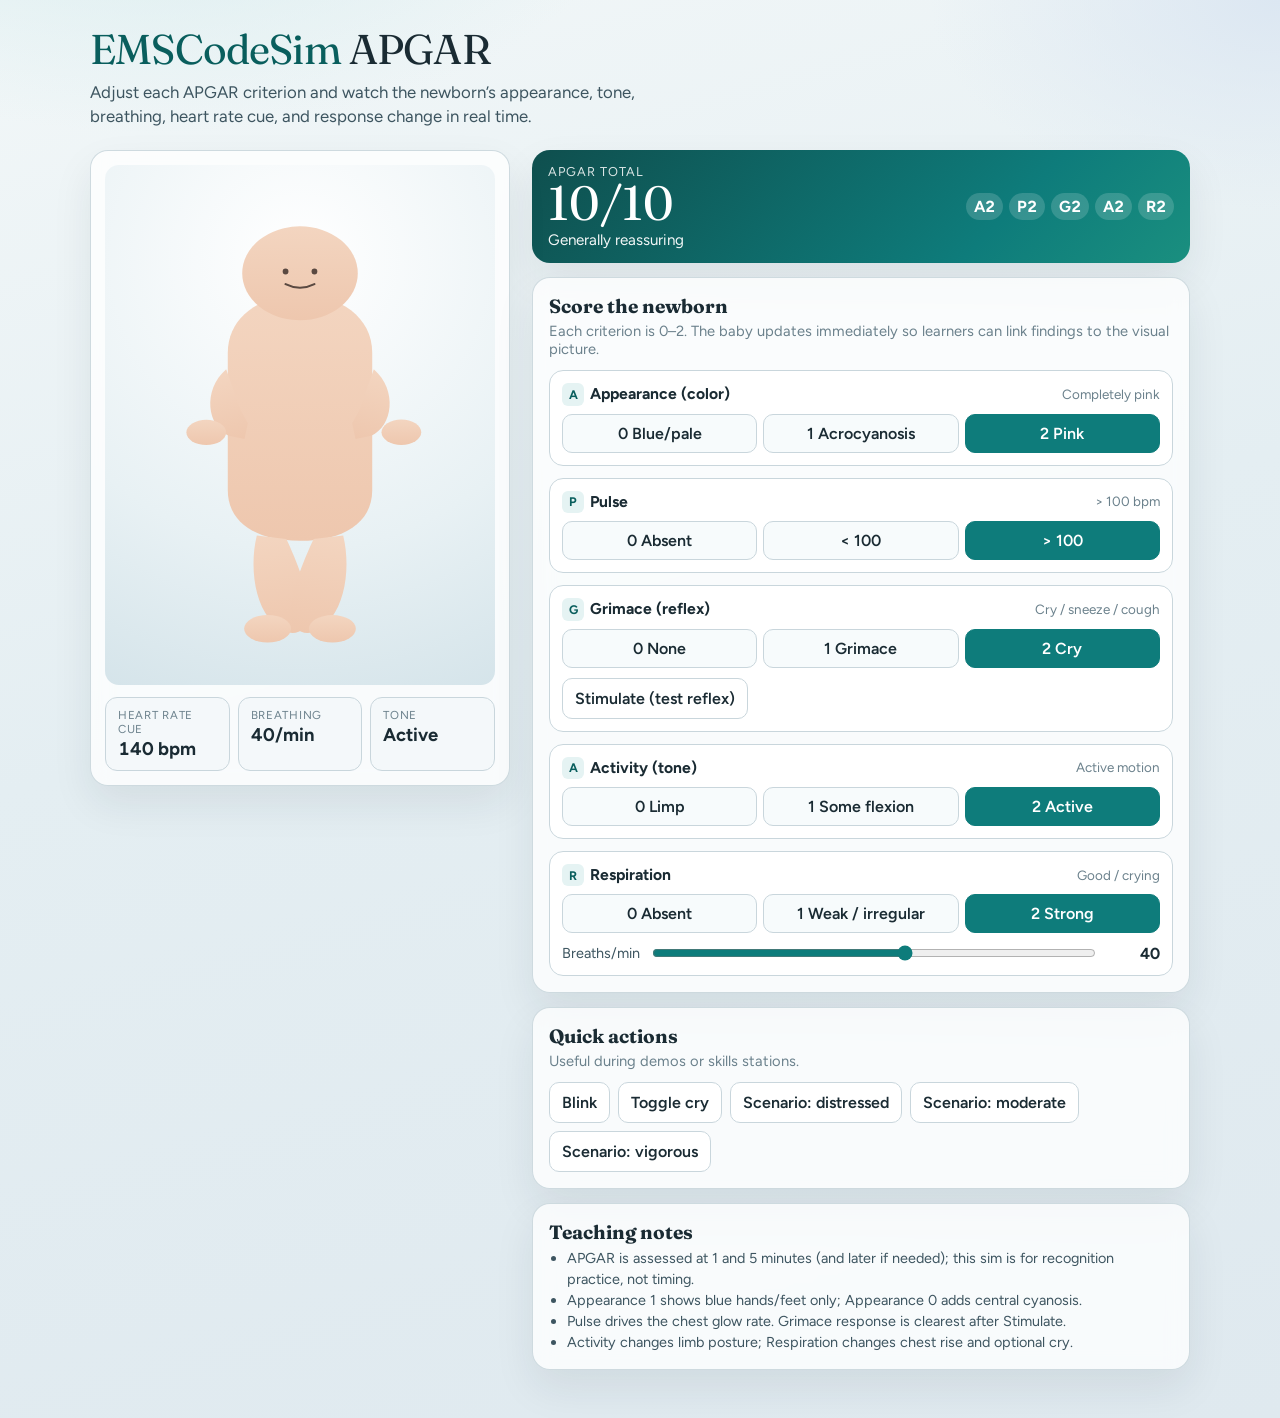
==== commit ac08d19a: "Fix APGAR demo scenarios so presets reset fully Scenario buttons now apply complete presets (scores," ====
--- a/index.html
+++ b/index.html
@@ -556,6 +556,7 @@
             <button type="button" id="blinkBtn">Blink</button>
             <button type="button" id="cryBtn">Toggle cry</button>
             <button type="button" id="scenarioPoor">Scenario: distressed</button>
+            <button type="button" id="scenarioModerate">Scenario: moderate</button>
             <button type="button" id="scenarioGood">Scenario: vigorous</button>
           </div>
         </div>
@@ -616,6 +617,7 @@
     blinkBtn: document.getElementById("blinkBtn"),
     cryBtn: document.getElementById("cryBtn"),
     scenarioPoor: document.getElementById("scenarioPoor"),
+    scenarioModerate: document.getElementById("scenarioModerate"),
     scenarioGood: document.getElementById("scenarioGood")
   };
 
@@ -631,7 +633,38 @@
     blinking: false,
     breathPhase: 0,
     pulsePhase: 0,
+    stimulusTimer: null,
     reduceMotion: window.matchMedia("(prefers-reduced-motion: reduce)").matches
+  };
+
+  const SCENARIOS = {
+    distressed: {
+      appearance: 0,
+      pulse: 1,
+      grimace: 0,
+      activity: 0,
+      respiration: 1,
+      breathsPerMin: 18,
+      crying: false
+    },
+    moderate: {
+      appearance: 1,
+      pulse: 1,
+      grimace: 1,
+      activity: 1,
+      respiration: 1,
+      breathsPerMin: 28,
+      crying: false
+    },
+    vigorous: {
+      appearance: 2,
+      pulse: 2,
+      grimace: 2,
+      activity: 2,
+      respiration: 2,
+      breathsPerMin: 40,
+      crying: true
+    }
   };
 
   const extremities = [els.handL, els.handR, els.footL, els.footR];
@@ -671,17 +704,22 @@
     els.toneReadout.textContent = TONE_LABELS[score];
   }
 
-  function setRespiration(score) {
+  function setBreathRate(bpm) {
+    const n = Math.max(0, Math.min(70, Number(bpm) || 0));
+    state.breathsPerMin = n;
+    els.bpm.value = String(n);
+    els.bpmVal.textContent = String(n);
+  }
+
+  function setRespiration(score, { forceBreaths } = {}) {
     state.respiration = score;
     if (score === 0) {
-      state.breathsPerMin = 0;
-      els.bpm.value = "0";
-      els.bpmVal.textContent = "0";
+      setBreathRate(0);
       state.crying = false;
+    } else if (forceBreaths != null) {
+      setBreathRate(forceBreaths);
     } else if (state.breathsPerMin === 0) {
-      state.breathsPerMin = score === 1 ? 24 : 40;
-      els.bpm.value = String(state.breathsPerMin);
-      els.bpmVal.textContent = String(state.breathsPerMin);
+      setBreathRate(score === 1 ? 24 : 40);
     }
     updateBreathReadout();
     setMouth();
@@ -736,8 +774,28 @@
     updateScoreboard();
   }
 
-  function setScenario(scores) {
-    Object.entries(scores).forEach(([k, v]) => applyScore(k, v));
+  function clearStimulusTimer() {
+    if (state.stimulusTimer != null) {
+      clearTimeout(state.stimulusTimer);
+      state.stimulusTimer = null;
+    }
+  }
+
+  function setScenario(preset) {
+    const scores = typeof preset === "string" ? SCENARIOS[preset] : preset;
+    if (!scores) return;
+
+    clearStimulusTimer();
+    state.grimacing = false;
+    state.crying = Boolean(scores.crying);
+
+    setAppearance(scores.appearance);
+    setPulse(scores.pulse);
+    state.grimace = scores.grimace;
+    setActivity(scores.activity);
+    setRespiration(scores.respiration, { forceBreaths: scores.breathsPerMin });
+    setMouth();
+    updateScoreboard();
   }
 
   /* ---- Mouth / cry / stimulus ---- */
@@ -749,6 +807,7 @@
   }
 
   function stimulate() {
+    clearStimulusTimer();
     state.grimacing = false;
     state.crying = false;
     setMouth();
@@ -765,7 +824,8 @@
     if (state.grimace === 1) {
       state.grimacing = true;
       setMouth();
-      setTimeout(() => {
+      state.stimulusTimer = setTimeout(() => {
+        state.stimulusTimer = null;
         state.grimacing = false;
         setMouth();
       }, 900);
@@ -774,9 +834,10 @@
 
     state.crying = true;
     setMouth();
-    setTimeout(() => {
+    state.stimulusTimer = setTimeout(() => {
+      state.stimulusTimer = null;
       // leave cry on briefly so learners see strong response
-      state.crying = state.respiration === 2 ? true : false;
+      state.crying = state.respiration === 2;
       if (state.respiration < 2) setMouth();
     }, 1200);
   }
@@ -901,15 +962,9 @@
   els.stimulateBtn.addEventListener("click", stimulate);
   els.blinkBtn.addEventListener("click", () => doBlink());
   els.cryBtn.addEventListener("click", toggleCry);
-  els.scenarioPoor.addEventListener("click", () => {
-    state.crying = false;
-    setScenario({ appearance: 0, pulse: 1, grimace: 0, activity: 0, respiration: 1 });
-  });
-  els.scenarioGood.addEventListener("click", () => {
-    state.crying = true;
-    setScenario({ appearance: 2, pulse: 2, grimace: 2, activity: 2, respiration: 2 });
-    setMouth();
-  });
+  els.scenarioPoor.addEventListener("click", () => setScenario("distressed"));
+  els.scenarioModerate.addEventListener("click", () => setScenario("moderate"));
+  els.scenarioGood.addEventListener("click", () => setScenario("vigorous"));
 
   // Init
   setAppearance(2);
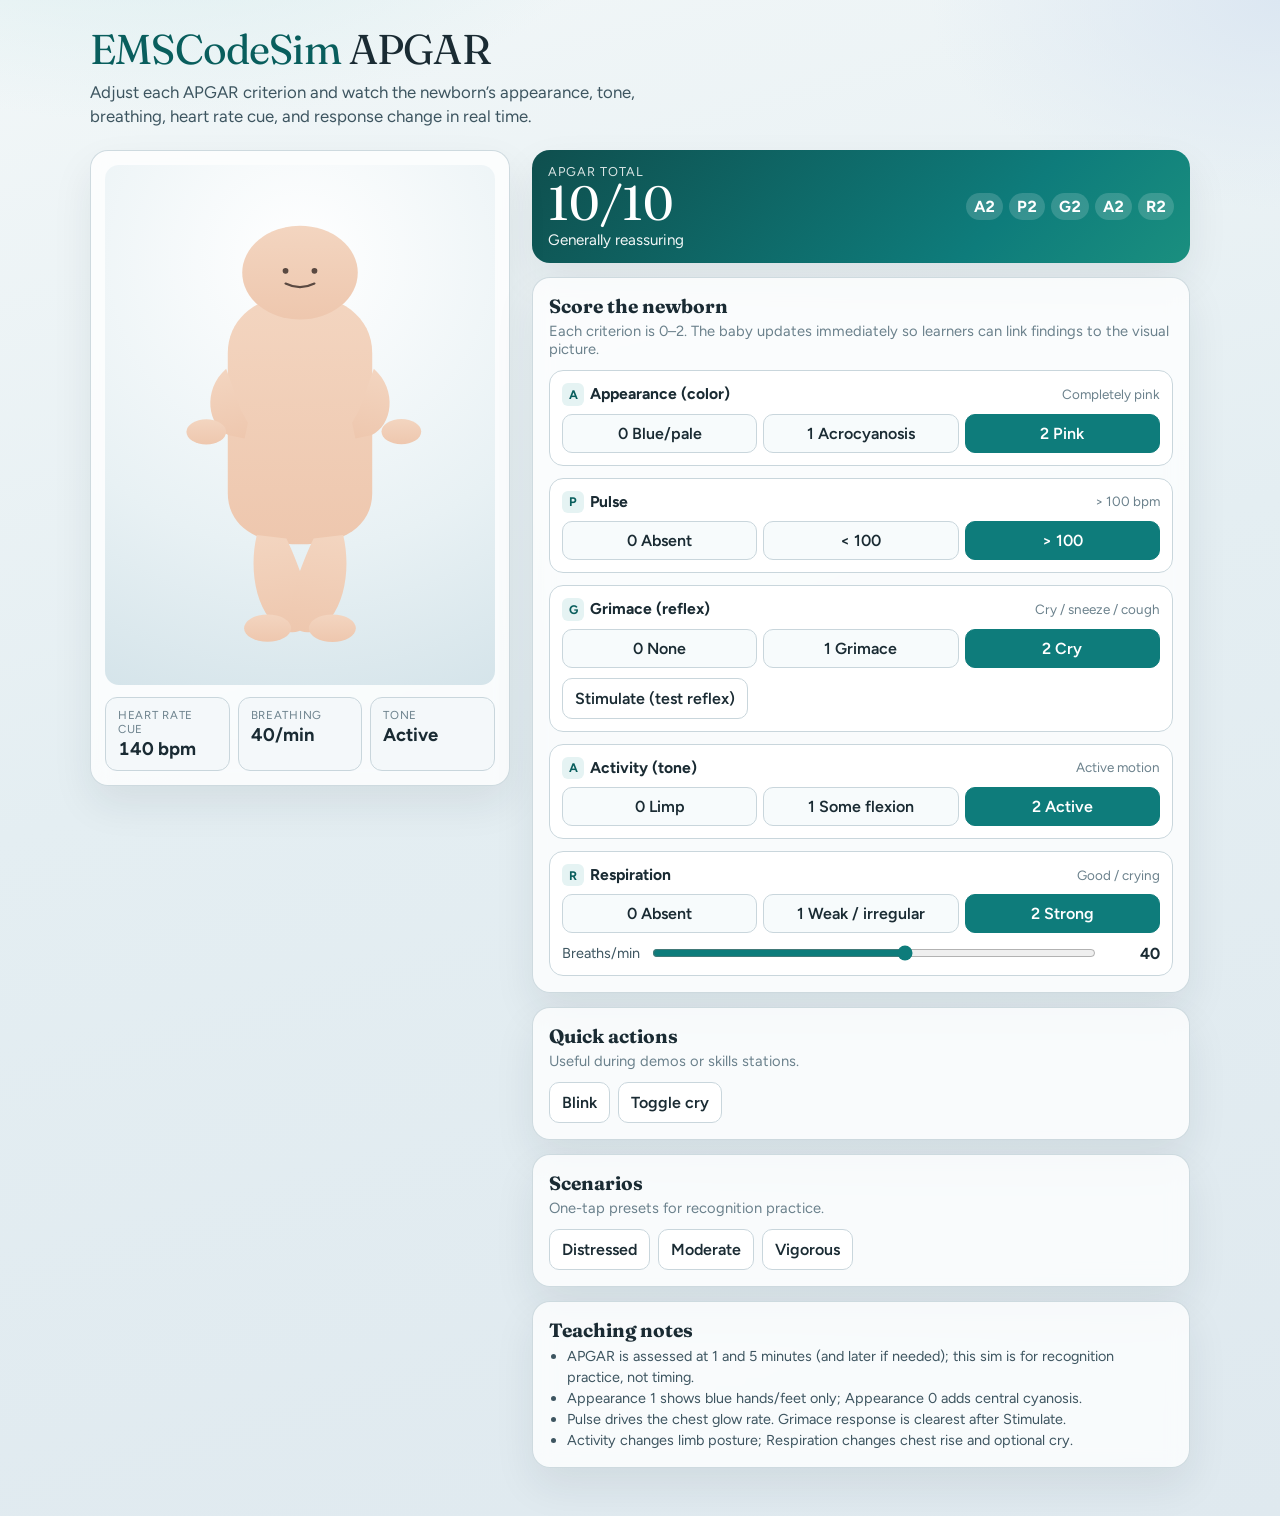
==== commit 3b49b3c9: "Make APGAR scenarios phone-friendly with a sticky dock On phones, move Distressed / Moderate / Vigor" ====
--- a/index.html
+++ b/index.html
@@ -378,6 +378,92 @@
   @media (prefers-reduced-motion: reduce) {
     * { animation: none !important; transition: none !important; }
   }
+
+  /* Phone-first scenario controls */
+  @media (max-width: 700px) {
+    .page {
+      width: min(100%, calc(100% - 16px));
+      padding: 16px 0 calc(108px + env(safe-area-inset-bottom, 0px));
+    }
+
+    .brand {
+      font-size: clamp(1.7rem, 7vw, 2.2rem);
+    }
+
+    .lede {
+      font-size: 0.98rem;
+    }
+
+    .stage-wrap {
+      position: static;
+      padding: 10px;
+    }
+
+    .seg {
+      grid-template-columns: 1fr;
+      gap: 8px;
+    }
+
+    .seg button {
+      min-height: 48px;
+      padding: 12px 14px;
+      text-align: left;
+      font-size: 0.95rem;
+    }
+
+    .panel.scenarios-panel {
+      position: fixed;
+      left: 0;
+      right: 0;
+      bottom: 0;
+      z-index: 40;
+      margin: 0;
+      border-radius: 18px 18px 0 0;
+      border: 1px solid rgba(201, 214, 220, 0.95);
+      border-bottom: 0;
+      box-shadow: 0 -12px 32px rgba(26, 43, 51, 0.16);
+      padding: 12px 14px calc(12px + env(safe-area-inset-bottom, 0px));
+      background: rgba(255, 255, 255, 0.96);
+      backdrop-filter: blur(14px);
+    }
+
+    .panel.scenarios-panel h2 {
+      font-size: 1rem;
+      margin-bottom: 2px;
+    }
+
+    .panel.scenarios-panel .hint {
+      margin-bottom: 8px;
+      font-size: 0.82rem;
+    }
+
+    .panel.scenarios-panel .tools {
+      display: grid;
+      grid-template-columns: 1fr;
+      gap: 8px;
+    }
+
+    .panel.scenarios-panel .tools button {
+      min-height: 48px;
+      width: 100%;
+      padding: 12px 14px;
+      border-radius: 12px;
+      font-size: 0.95rem;
+      touch-action: manipulation;
+    }
+
+    .panel.scenarios-panel .tools button[aria-pressed="true"] {
+      background: var(--accent);
+      border-color: var(--accent);
+      color: #fff;
+    }
+
+    .tools button,
+    .stimulus {
+      min-height: 48px;
+      touch-action: manipulation;
+    }
+  }
 </style>
 </head>
 <body>
@@ -555,9 +641,16 @@
           <div class="tools">
             <button type="button" id="blinkBtn">Blink</button>
             <button type="button" id="cryBtn">Toggle cry</button>
-            <button type="button" id="scenarioPoor">Scenario: distressed</button>
-            <button type="button" id="scenarioModerate">Scenario: moderate</button>
-            <button type="button" id="scenarioGood">Scenario: vigorous</button>
+          </div>
+        </div>
+
+        <div class="panel scenarios-panel">
+          <h2>Scenarios</h2>
+          <p class="hint">One-tap presets for recognition practice.</p>
+          <div class="tools" role="group" aria-label="APGAR demo scenarios">
+            <button type="button" id="scenarioPoor" data-scenario="distressed">Distressed</button>
+            <button type="button" id="scenarioModerate" data-scenario="moderate">Moderate</button>
+            <button type="button" id="scenarioGood" data-scenario="vigorous" aria-pressed="true">Vigorous</button>
           </div>
         </div>
 
@@ -796,6 +889,10 @@
     setRespiration(scores.respiration, { forceBreaths: scores.breathsPerMin });
     setMouth();
     updateScoreboard();
+
+    document.querySelectorAll(".scenarios-panel [data-scenario]").forEach((btn) => {
+      btn.setAttribute("aria-pressed", String(btn.dataset.scenario === preset));
+    });
   }
 
   /* ---- Mouth / cry / stimulus ---- */
